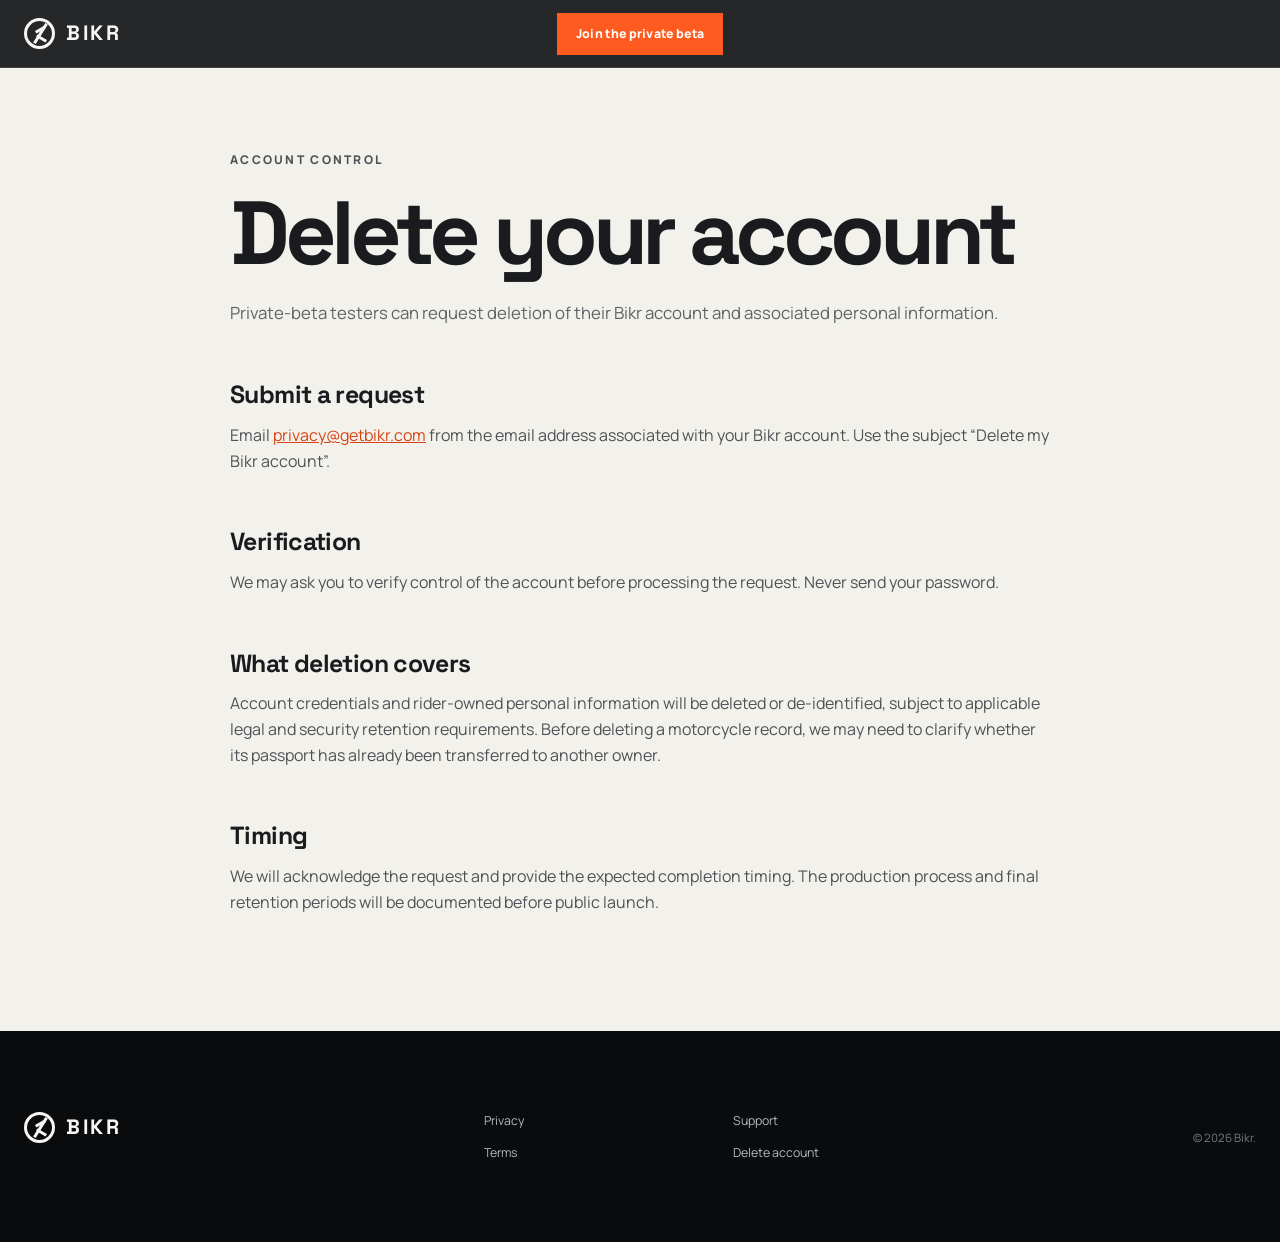
==== delete-account.html @ bbfd0eb4 "Launch Bikr marketing website" ====
<!doctype html>
<html lang="en-AU"><head><meta charset="utf-8"><meta name="viewport" content="width=device-width,initial-scale=1"><title>Delete account — Bikr</title><meta name="description" content="Request deletion of a Bikr account."><link rel="icon" href="assets/favicon.svg" type="image/svg+xml"><link rel="preconnect" href="https://fonts.googleapis.com"><link rel="preconnect" href="https://fonts.gstatic.com" crossorigin><link href="https://fonts.googleapis.com/css2?family=Manrope:wght@400;500;600;700;800&family=Space+Grotesk:wght@500;600;700&display=swap" rel="stylesheet"><link rel="stylesheet" href="styles.css"></head>
<body><header class="site-header scrolled"><a class="brand" href="index.html"><span class="brand-mark"><span></span></span><span>BIKR</span></a><a class="button button-small" href="index.html#beta">Join the private beta</a></header>
<main class="legal-main"><article class="legal-wrap"><p class="kicker">ACCOUNT CONTROL</p><h1>Delete your account</h1><p class="lead">Private-beta testers can request deletion of their Bikr account and associated personal information.</p>
<h2>Submit a request</h2><p>Email <a href="mailto:privacy@getbikr.com?subject=Delete%20my%20Bikr%20account">privacy@getbikr.com</a> from the email address associated with your Bikr account. Use the subject “Delete my Bikr account”.</p>
<h2>Verification</h2><p>We may ask you to verify control of the account before processing the request. Never send your password.</p>
<h2>What deletion covers</h2><p>Account credentials and rider-owned personal information will be deleted or de-identified, subject to applicable legal and security retention requirements. Before deleting a motorcycle record, we may need to clarify whether its passport has already been transferred to another owner.</p>
<h2>Timing</h2><p>We will acknowledge the request and provide the expected completion timing. The production process and final retention periods will be documented before public launch.</p></article></main>
<footer class="site-footer legal-footer"><div class="footer-brand"><a class="brand" href="index.html"><span class="brand-mark"><span></span></span><span>BIKR</span></a></div><div class="footer-links"><a href="privacy.html">Privacy</a><a href="terms.html">Terms</a></div><div class="footer-links"><a href="support.html">Support</a><a href="delete-account.html">Delete account</a></div><div class="footer-meta"><p>© 2026 Bikr.</p></div></footer></body></html>
---- styles.css ----
:root {
  --ink: #090b0d;
  --panel: #101317;
  --panel-2: #171b20;
  --paper: #f3f1ec;
  --paper-2: #dedbd4;
  --text: #f7f6f2;
  --muted: #a9afb6;
  --orange: #ff5a1f;
  --orange-2: #ff7a2e;
  --line: rgba(255, 255, 255, .13);
  --max: 1240px;
}

* { box-sizing: border-box; }
html { scroll-behavior: smooth; }
body { margin: 0; background: var(--ink); color: var(--text); font-family: Manrope, system-ui, sans-serif; font-size: 16px; line-height: 1.6; }
a { color: inherit; text-decoration: none; }
button, a { -webkit-tap-highlight-color: transparent; }
em { color: var(--orange); font-style: normal; }
.section { width: min(var(--max), calc(100% - 48px)); margin-inline: auto; }
.kicker { margin: 0 0 18px; color: var(--orange); font-size: .75rem; font-weight: 800; letter-spacing: .19em; }
h1, h2, h3 { font-family: "Space Grotesk", Manrope, sans-serif; line-height: 1.04; }
h2 { margin: 0; font-size: clamp(2.25rem, 5vw, 4.9rem); letter-spacing: -.055em; }
p { margin-top: 0; }

.site-header { position: fixed; z-index: 50; inset: 0 0 auto; height: 84px; display: grid; grid-template-columns: 1fr auto 1fr; align-items: center; padding: 0 max(24px, calc((100vw - var(--max)) / 2)); border-bottom: 1px solid transparent; transition: background .25s, border-color .25s, height .25s; }
.site-header.scrolled { height: 68px; background: rgba(9, 11, 13, .88); border-color: var(--line); backdrop-filter: blur(18px); }
.brand { display: inline-flex; align-items: center; gap: 11px; width: fit-content; font-family: "Space Grotesk"; font-size: 1.3rem; font-weight: 700; letter-spacing: .13em; }
.brand-mark { position: relative; display: inline-block; width: 31px; height: 31px; border: 3px solid currentColor; border-radius: 50%; }
.brand-mark::before, .brand-mark::after, .brand-mark span::before { content: ""; position: absolute; background: currentColor; }
.brand-mark::before { width: 3px; height: 23px; left: 12px; top: 1px; transform: rotate(32deg); }
.brand-mark::after { width: 11px; height: 3px; left: 8px; top: 7px; transform: rotate(-30deg); }
.brand-mark span::before { width: 11px; height: 3px; left: 9px; bottom: 6px; transform: rotate(30deg); }
.desktop-nav { display: flex; gap: 34px; color: #d8dadd; font-size: .88rem; font-weight: 600; }
.desktop-nav a { position: relative; }
.desktop-nav a::after { content: ""; position: absolute; left: 0; right: 100%; bottom: -6px; height: 2px; background: var(--orange); transition: right .2s; }
.desktop-nav a:hover::after { right: 0; }
.site-header > .button { justify-self: end; }
.menu-button { display: none; }

.button { display: inline-flex; justify-content: center; align-items: center; gap: 16px; min-height: 52px; padding: 0 24px; border: 1px solid var(--orange); background: var(--orange); color: #fff; font-weight: 800; font-size: .86rem; letter-spacing: .025em; transition: transform .2s, background .2s, border-color .2s; }
.button:hover { transform: translateY(-2px); background: var(--orange-2); border-color: var(--orange-2); }
.button-small { min-height: 42px; padding: 0 18px; font-size: .77rem; }
.button-outline { background: transparent; color: var(--text); border-color: #535a62; }
.button-outline:hover { border-color: var(--orange); background: transparent; }
.text-link { display: inline-flex; gap: 16px; align-items: center; font-size: .84rem; font-weight: 800; border-bottom: 1px solid rgba(255,255,255,.5); padding-bottom: 5px; }
.text-link.orange { color: var(--orange); border-color: var(--orange); }

.hero { position: relative; min-height: 780px; height: 100svh; display: flex; align-items: center; overflow: hidden; }
.hero-image { position: absolute; inset: 0; background: url("assets/bikr-hero.webp") 63% center / cover no-repeat; transform: scale(1.01); }
.hero-shade { position: absolute; inset: 0; background: linear-gradient(90deg, rgba(4,5,6,.97) 0%, rgba(4,5,6,.78) 39%, rgba(4,5,6,.2) 66%, rgba(4,5,6,.16)), linear-gradient(0deg, #090b0d 0%, transparent 18%); }
.hero-content { position: relative; z-index: 2; width: min(var(--max), calc(100% - 48px)); margin: 65px auto 0; }
.eyebrow { display: flex; align-items: center; gap: 10px; color: #d2d5d9; font-size: .75rem; font-weight: 700; letter-spacing: .13em; text-transform: uppercase; }
.eyebrow span { width: 28px; height: 2px; background: var(--orange); }
.hero h1 { max-width: 740px; margin: 26px 0 28px; font-size: clamp(4rem, 8.1vw, 7.7rem); letter-spacing: -.075em; line-height: .86; }
.hero-content > p { max-width: 620px; color: #c3c8ce; font-size: 1.07rem; line-height: 1.8; }
.hero-actions { display: flex; align-items: center; gap: 32px; margin-top: 38px; }
.hero-stat { position: absolute; z-index: 2; right: max(24px, calc((100vw - var(--max)) / 2)); bottom: 50px; display: flex; align-items: center; gap: 12px; }
.hero-stat strong, .hero-stat small { display: block; }
.hero-stat strong { font-size: .7rem; letter-spacing: .16em; }
.hero-stat small { color: var(--muted); }
.pulse { width: 10px; height: 10px; background: var(--orange); border-radius: 50%; box-shadow: 0 0 0 7px rgba(255,90,31,.14); }

.intro { display: grid; grid-template-columns: 1.2fr .8fr; gap: 100px; padding-block: 150px 90px; }
.intro h2 { max-width: 760px; }
.intro-copy { padding-top: 48px; font-size: 1.05rem; }
.intro-copy .muted { color: var(--muted); }

.passport-showcase { display: grid; grid-template-columns: .9fr 1.1fr; align-items: center; gap: clamp(70px, 10vw, 150px); padding-block: 40px 150px; }
.phone { justify-self: center; width: min(390px, 100%); min-height: 760px; padding: 14px 18px 18px; border: 1px solid #434950; border-radius: 44px; background: linear-gradient(145deg, #20252a, #0c0f12 20%); box-shadow: 0 45px 100px rgba(0,0,0,.55), inset 0 0 0 6px #050607; overflow: hidden; }
.phone-top { display: flex; justify-content: space-between; padding: 6px 14px 12px; font-size: .67rem; }
.app-header { display: grid; grid-template-columns: 1fr auto 1fr; align-items: center; padding: 4px 2px 12px; font-family: "Space Grotesk"; font-size: .8rem; font-weight: 700; letter-spacing: .15em; }
.app-header .avatar { justify-self: end; }
.avatar { display: grid; place-items: center; width: 31px; height: 31px; background: #292f35; border: 1px solid #464d55; border-radius: 50%; color: #cfd3d6; font-size: .58rem; font-weight: 800; }
.mini-mark { width: 21px; height: 21px; border: 2px solid var(--orange); border-radius: 50%; }
.bike-photo { position: relative; height: 190px; display: flex; align-items: flex-end; padding: 16px; overflow: hidden; border-radius: 16px; background: radial-gradient(circle at 60% 48%, #4e271a 0, #1b1715 25%, #0d0f11 60%); }
.bike-photo::after { content: ""; position: absolute; width: 190px; height: 90px; right: 8px; top: 55px; border: 6px solid #a94b26; border-width: 6px 0 0; border-radius: 50%; transform: rotate(-8deg); opacity: .8; }
.bike-photo span { position: relative; z-index: 2; color: #aaaeb2; font-size: .58rem; font-weight: 800; letter-spacing: .2em; }
.bike-line { position: absolute; right: 14px; top: 50px; color: #272b2e; font-family: "Space Grotesk"; font-size: 4.7rem; font-weight: 800; letter-spacing: -.1em; }
.bike-title { display: flex; justify-content: space-between; align-items: flex-end; padding: 19px 2px 14px; }
.bike-title small { color: #7f868d; font-size: .61rem; letter-spacing: .14em; }
.bike-title h3 { margin: 3px 0 0; font-size: 1.35rem; }
.verified { color: #91d6a7; font-size: .55rem; font-weight: 800; letter-spacing: .08em; }
.odometer { display: flex; justify-content: space-between; align-items: center; padding: 15px; border: 1px solid #2d3339; background: #13171a; }
.odometer span { color: #8f959b; font-size: .66rem; }
.odometer strong { font-size: 1.15rem; }
.odometer strong small { color: #888f96; font-size: .6rem; }
.app-grid { display: grid; grid-template-columns: 1fr 1fr; gap: 8px; margin-top: 8px; }
.app-grid div { padding: 12px; background: #14181c; }
.app-grid span, .app-grid strong { display: block; }
.app-grid span { color: #777f87; font-size: .58rem; }
.app-grid strong { margin-top: 3px; font-size: .72rem; }
.timeline-mini { padding: 15px 5px 0; }
.timeline-mini p { display: flex; gap: 12px; margin-bottom: 12px; }
.timeline-mini i { width: 8px; height: 8px; margin-top: 5px; background: var(--orange); border-radius: 50%; box-shadow: 0 0 0 4px rgba(255,90,31,.1); }
.timeline-mini span, .timeline-mini b, .timeline-mini small { display: block; }
.timeline-mini b { font-size: .68rem; }
.timeline-mini small { color: #747b82; font-size: .56rem; }
.app-tabs { display: flex; justify-content: space-around; margin-top: 13px; padding: 12px 0 4px; border-top: 1px solid #262c31; color: #7f868c; }
.app-tabs span { text-align: center; font-size: .84rem; }
.app-tabs small { display: block; font-size: .48rem; }
.app-tabs span:first-child { color: var(--orange); }
.passport-details h2 { max-width: 650px; font-size: clamp(2.5rem, 4.8vw, 4.4rem); }
.feature-list { margin-top: 52px; border-top: 1px solid var(--line); }
.feature-list article { display: grid; grid-template-columns: 48px 1fr; gap: 12px; padding: 24px 0; border-bottom: 1px solid var(--line); }
.feature-list .number { color: var(--orange); font: 600 .7rem "Space Grotesk"; }
.feature-list h3 { margin: 0 0 7px; font-size: 1.13rem; }
.feature-list p { margin: 0; color: var(--muted); font-size: .91rem; }

.feature-band { background: var(--paper); color: #111316; }
.feature-band-inner { padding-block: 140px; }
.feature-band h2 { max-width: 780px; }
.feature-cards { display: grid; grid-template-columns: repeat(3, 1fr); gap: 1px; margin-top: 78px; background: #c9c6bf; }
.feature-cards article { min-height: 330px; padding: 42px; background: var(--paper); }
.feature-cards article:hover { background: #e9e6df; }
.feature-cards .icon { display: grid; place-items: center; width: 54px; height: 54px; border: 1px solid #b9b6af; color: var(--orange); font-size: 1.4rem; }
.feature-cards h3 { margin: 62px 0 16px; font-size: 1.35rem; }
.feature-cards p { color: #686b6d; font-size: .93rem; }

.dealers { display: grid; grid-template-columns: .78fr 1.22fr; gap: 80px; align-items: center; padding-block: 150px; }
.dealer-copy h2 { font-size: clamp(2.55rem, 4.5vw, 4.5rem); }
.dealer-copy > p:not(.kicker) { margin: 30px 0; color: var(--muted); }
.check-list { list-style: none; margin: 30px 0 38px; padding: 0; }
.check-list li { position: relative; padding: 13px 0 13px 28px; border-bottom: 1px solid var(--line); font-size: .88rem; }
.check-list li::before { content: "✓"; position: absolute; left: 0; color: var(--orange); font-weight: 800; }
.dealer-board { position: relative; padding: 22px; border: 1px solid #31373d; border-radius: 18px; background: #0d1013; box-shadow: 0 35px 90px rgba(0,0,0,.45); transform: perspective(1200px) rotateY(-2deg); }
.board-top { display: grid; grid-template-columns: 1fr auto auto; align-items: center; gap: 24px; color: #80878e; font-size: .62rem; }
.mini-brand { color: #fff; font-family: "Space Grotesk"; font-weight: 700; letter-spacing: .1em; }
.mini-brand i { display: inline-block; width: 8px; height: 8px; margin-right: 5px; border-radius: 50%; background: var(--orange); }
.board-heading { display: flex; justify-content: space-between; align-items: end; padding: 42px 0 24px; }
.board-heading small { color: #777e85; font-size: .56rem; letter-spacing: .16em; }
.board-heading h3 { margin: 4px 0 0; font-size: 1.65rem; }
.board-heading button { padding: 11px 14px; border: 0; background: var(--orange); color: #fff; font: 700 .65rem Manrope; }
.board-stats { display: grid; grid-template-columns: repeat(4, 1fr); gap: 7px; margin-bottom: 10px; }
.board-stats span { padding: 13px; background: #171b20; }
.board-stats small, .board-stats b { display: block; }
.board-stats small { color: #747c84; font-size: .52rem; }
.board-stats b { margin-top: 4px; font-size: 1rem; }
.stock-row { display: grid; grid-template-columns: 56px 1fr auto 8px; gap: 13px; align-items: center; padding: 12px 5px; border-bottom: 1px solid #282e34; }
.thumb { display: grid; place-items: center; width: 56px; height: 42px; background: #302018; color: #bd6b45; font: 800 .6rem "Space Grotesk"; }
.blue-bike { background: #17242c; color: #628aa1; }
.red-bike { background: #2e1919; color: #ad5656; }
.stock-row b, .stock-row small { display: block; }
.stock-row b { font-size: .68rem; }
.stock-row small { color: #727a81; font-size: .51rem; }
.status { padding: 5px 8px; border-radius: 12px; font-size: .48rem; font-weight: 800; }
.status.inspection { background: #36291b; color: #ecad62; }
.status.ready { background: #173021; color: #72cd91; }
.status.intake { background: #1a2734; color: #79aee0; }
.concept-label { margin: 14px 0 0; color: #5f666c; text-align: right; font-size: .55rem; }

.transfer { padding-block: 20px 150px; }
.transfer-heading { display: grid; grid-template-columns: .6fr 1.4fr; gap: 40px; align-items: start; }
.transfer-heading .kicker { padding-top: 15px; }
.transfer-steps { display: grid; grid-template-columns: repeat(4, 1fr); margin: 80px 0 0; padding: 0; list-style: none; border-top: 1px solid var(--line); }
.transfer-steps li { padding: 30px 28px 10px 0; border-right: 1px solid var(--line); }
.transfer-steps li + li { padding-left: 28px; }
.transfer-steps li:last-child { border-right: 0; }
.transfer-steps span { color: var(--orange); font: 600 .72rem "Space Grotesk"; }
.transfer-steps h3 { margin: 40px 0 14px; font-size: 1.15rem; }
.transfer-steps p { color: var(--muted); font-size: .86rem; }

.pricing { display: grid; grid-template-columns: .9fr 1.1fr; gap: 90px; padding-block: 140px; border-top: 1px solid var(--line); }
.pricing-heading h2 { font-size: clamp(2.5rem, 4.2vw, 4.3rem); }
.pricing-heading > p:last-child { max-width: 480px; margin-top: 28px; color: var(--muted); }
.plans { display: grid; grid-template-columns: 1fr 1fr; align-items: start; }
.plans article { position: relative; min-height: 540px; padding: 38px; border: 1px solid #30363c; background: #0e1114; }
.plans .pro-plan { margin-top: -22px; min-height: 584px; border-color: var(--orange); background: #15130f; }
.plan-name { color: var(--orange); font-size: .68rem; font-weight: 800; letter-spacing: .16em; }
.plans h3 { margin: 20px 0; font-size: 2.2rem; }
.plans h3 small { color: #787f86; font: 500 .7rem Manrope; }
.plans article > p:not(.plan-name) { min-height: 75px; color: var(--muted); font-size: .83rem; }
.plans ul { min-height: 210px; margin: 20px 0 28px; padding: 0; list-style: none; }
.plans li { padding: 10px 0; border-bottom: 1px solid #292f34; font-size: .76rem; }
.plans li::before { content: "✓"; margin-right: 9px; color: var(--orange); }
.plans .button { width: 100%; }
.recommended { position: absolute; top: 0; right: 0; padding: 7px 10px; background: var(--orange); font-size: .51rem; font-weight: 800; letter-spacing: .14em; }
.price-note { display: block; margin-top: 14px; color: #666d74; text-align: center; font-size: .57rem; }

.beta { padding: 28px; background: var(--orange); color: white; }
.beta-inner { display: flex; flex-direction: column; align-items: center; justify-content: center; min-height: 570px; padding: 80px 24px; border: 1px solid rgba(255,255,255,.35); text-align: center; }
.beta .kicker { color: #5e1a04; }
.beta h2 { font-size: clamp(3.6rem, 8vw, 8rem); }
.beta p:not(.kicker) { max-width: 690px; margin: 28px auto 38px; font-size: 1rem; }
.button.light { background: white; border-color: white; color: #151515; }
.beta small { margin-top: 18px; opacity: .72; }

.site-footer { width: min(var(--max), calc(100% - 48px)); margin-inline: auto; display: grid; grid-template-columns: 2fr 1fr 1fr 1.3fr; gap: 40px; padding-block: 80px; }
.footer-brand p, .footer-meta { margin-top: 18px; color: #737a81; font-size: .72rem; }
.footer-links { display: flex; flex-direction: column; gap: 12px; color: #b5bac0; font-size: .77rem; }
.footer-links a:hover { color: var(--orange); }
.footer-meta { text-align: right; }

.legal-main { min-height: 80vh; padding: 150px 24px 100px; background: var(--paper); color: #191b1e; }
.legal-wrap { max-width: 820px; margin: 0 auto; }
.legal-wrap h1 { margin: 15px 0 20px; font-size: clamp(3rem, 7vw, 5.8rem); letter-spacing: -.06em; }
.legal-wrap .lead { color: #5f6366; font-size: 1.05rem; }
.legal-wrap h2 { margin: 55px 0 15px; font-size: 1.55rem; letter-spacing: -.025em; }
.legal-wrap p, .legal-wrap li { color: #4e5256; }
.legal-wrap a { color: #d64512; text-decoration: underline; }
.legal-note { margin: 42px 0; padding: 22px; border-left: 4px solid var(--orange); background: #e5e1d9; }
.legal-footer { background: var(--ink); }

@media (max-width: 920px) {
  .site-header { grid-template-columns: 1fr auto; padding-inline: 24px; }
  .desktop-nav, .site-header > .button { display: none; }
  .menu-button { display: grid; gap: 6px; border: 0; background: transparent; }
  .menu-button span { width: 25px; height: 2px; background: white; }
  .site-header.menu-open { height: auto; grid-template-columns: 1fr auto; padding-block: 18px; background: #090b0d; }
  .site-header.menu-open .desktop-nav { grid-column: 1 / -1; display: flex; flex-direction: column; gap: 0; padding-top: 18px; }
  .site-header.menu-open .desktop-nav a { padding: 14px 0; border-top: 1px solid var(--line); }
  .intro, .passport-showcase, .dealers, .pricing { grid-template-columns: 1fr; }
  .intro { gap: 20px; }
  .passport-showcase { gap: 90px; }
  .dealers { gap: 80px; }
  .dealer-board { transform: none; }
  .transfer-heading { grid-template-columns: 1fr; }
  .transfer-steps { grid-template-columns: 1fr 1fr; }
  .pricing { gap: 70px; }
  .site-footer { grid-template-columns: 2fr 1fr 1fr; }
  .footer-meta { grid-column: 1 / -1; text-align: left; }
}

@media (max-width: 640px) {
  .section { width: min(100% - 32px, var(--max)); }
  .hero-content { width: calc(100% - 32px); }
  .hero { min-height: 760px; align-items: flex-end; padding-bottom: 80px; }
  .hero-image { background-position: 67% center; opacity: .68; }
  .hero-shade { background: linear-gradient(0deg, #090b0d 4%, rgba(4,5,6,.45) 73%, rgba(4,5,6,.72)); }
  .hero h1 { font-size: clamp(3.7rem, 18vw, 5.3rem); }
  .hero-content > p { font-size: .94rem; }
  .hero-actions { align-items: flex-start; flex-direction: column; gap: 22px; }
  .hero-stat { display: none; }
  .intro { padding-block: 100px 60px; }
  .intro-copy { padding-top: 10px; }
  .passport-showcase { padding-bottom: 100px; }
  .phone { min-height: 720px; border-radius: 34px; }
  .feature-band-inner, .dealers, .pricing { padding-block: 100px; }
  .feature-cards { grid-template-columns: 1fr; }
  .feature-cards article { min-height: 270px; }
  .feature-cards h3 { margin-top: 40px; }
  .board-top { grid-template-columns: 1fr auto; }
  .board-top > span:nth-child(2) { display: none; }
  .board-stats { grid-template-columns: 1fr 1fr; }
  .stock-row { grid-template-columns: 48px 1fr 8px; }
  .stock-row .status { display: none; }
  .transfer { padding-bottom: 100px; }
  .transfer-steps { grid-template-columns: 1fr; }
  .transfer-steps li, .transfer-steps li + li { padding: 28px 0; border-right: 0; border-bottom: 1px solid var(--line); }
  .transfer-steps h3 { margin-top: 22px; }
  .plans { grid-template-columns: 1fr; gap: 14px; }
  .plans .pro-plan { margin-top: 0; }
  .site-footer { grid-template-columns: 1fr 1fr; }
  .footer-brand { grid-column: 1 / -1; }
  .beta { padding: 12px; }
}

@media (prefers-reduced-motion: reduce) {
  html { scroll-behavior: auto; }
  *, *::before, *::after { transition-duration: .01ms !important; }
}
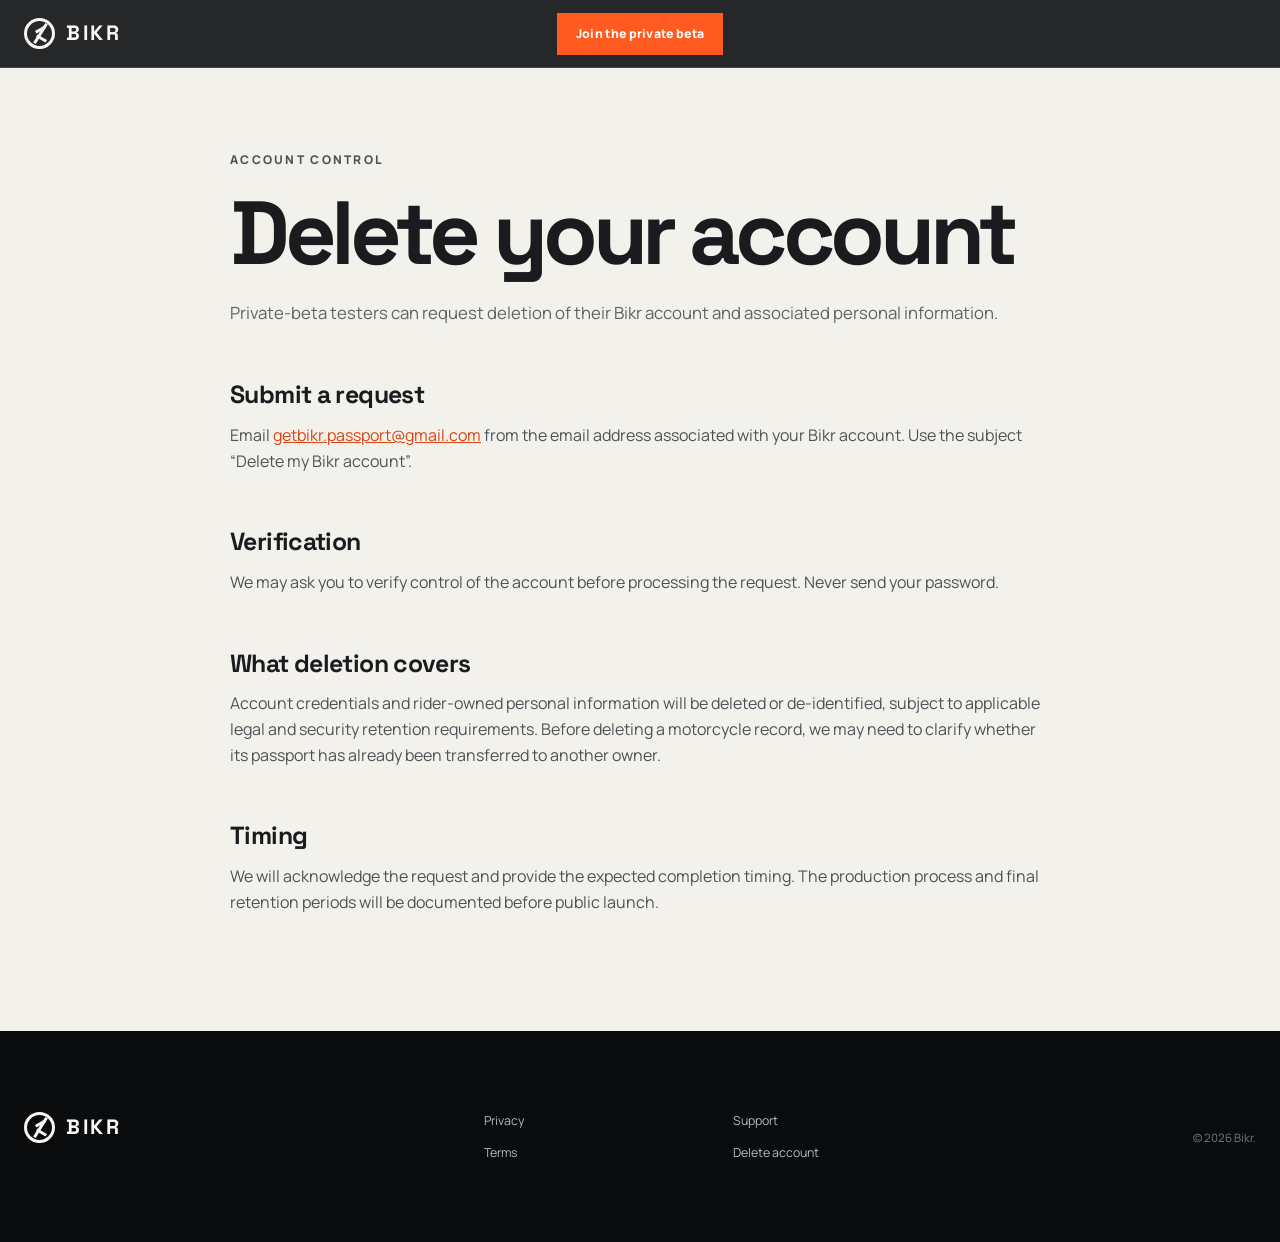
==== commit c3bc012d: "Connect account deletion requests to Bikr Gmail" ====
--- a/delete-account.html
+++ b/delete-account.html
@@ -2,7 +2,7 @@
 <html lang="en-AU"><head><meta charset="utf-8"><meta name="viewport" content="width=device-width,initial-scale=1"><title>Delete account — Bikr</title><meta name="description" content="Request deletion of a Bikr account."><link rel="icon" href="assets/favicon.svg" type="image/svg+xml"><link rel="preconnect" href="https://fonts.googleapis.com"><link rel="preconnect" href="https://fonts.gstatic.com" crossorigin><link href="https://fonts.googleapis.com/css2?family=Manrope:wght@400;500;600;700;800&family=Space+Grotesk:wght@500;600;700&display=swap" rel="stylesheet"><link rel="stylesheet" href="styles.css"></head>
 <body><header class="site-header scrolled"><a class="brand" href="index.html"><span class="brand-mark"><span></span></span><span>BIKR</span></a><a class="button button-small" href="index.html#beta">Join the private beta</a></header>
 <main class="legal-main"><article class="legal-wrap"><p class="kicker">ACCOUNT CONTROL</p><h1>Delete your account</h1><p class="lead">Private-beta testers can request deletion of their Bikr account and associated personal information.</p>
-<h2>Submit a request</h2><p>Email <a href="mailto:privacy@getbikr.com?subject=Delete%20my%20Bikr%20account">privacy@getbikr.com</a> from the email address associated with your Bikr account. Use the subject “Delete my Bikr account”.</p>
+<h2>Submit a request</h2><p>Email <a href="mailto:getbikr.passport@gmail.com?subject=Delete%20my%20Bikr%20account">getbikr.passport@gmail.com</a> from the email address associated with your Bikr account. Use the subject “Delete my Bikr account”.</p>
 <h2>Verification</h2><p>We may ask you to verify control of the account before processing the request. Never send your password.</p>
 <h2>What deletion covers</h2><p>Account credentials and rider-owned personal information will be deleted or de-identified, subject to applicable legal and security retention requirements. Before deleting a motorcycle record, we may need to clarify whether its passport has already been transferred to another owner.</p>
 <h2>Timing</h2><p>We will acknowledge the request and provide the expected completion timing. The production process and final retention periods will be documented before public launch.</p></article></main>
--- a/styles.css
+++ b/styles.css
@@ -118,6 +118,28 @@
 .feature-cards h3 { margin: 62px 0 16px; font-size: 1.35rem; }
 .feature-cards p { color: #686b6d; font-size: .93rem; }
 
+.product-progress { padding-block: 145px; border-top: 1px solid var(--line); }
+.progress-heading { display: grid; grid-template-columns: 1.05fr .95fr; gap: 90px; align-items: end; margin-bottom: 70px; }
+.progress-heading h2 { font-size: clamp(2.7rem, 5vw, 5rem); }
+.progress-heading > p { max-width: 520px; margin: 0 0 8px; color: var(--muted); font-size: 1.02rem; }
+.progress-grid { display: grid; grid-template-columns: 1fr 1fr; gap: 18px; }
+.progress-panel { padding: clamp(30px, 4vw, 52px); border: 1px solid #30363c; background: #0e1114; }
+.available-panel { border-color: rgba(255, 90, 31, .58); background: linear-gradient(145deg, rgba(255,90,31,.1), #0e1114 44%); }
+.progress-label { color: var(--orange); font-size: .66rem; font-weight: 800; letter-spacing: .16em; }
+.progress-dot { display: inline-block; width: 8px; height: 8px; margin-right: 8px; border-radius: 50%; background: #72cd91; box-shadow: 0 0 0 5px rgba(114,205,145,.1); }
+.progress-panel > h3 { margin: 22px 0 34px; font-size: clamp(2rem, 3vw, 3.2rem); letter-spacing: -.04em; }
+.progress-list, .roadmap-list { margin: 0; padding: 0; list-style: none; }
+.progress-list li { position: relative; padding: 17px 0 17px 28px; border-top: 1px solid var(--line); }
+.progress-list li::before { content: "✓"; position: absolute; left: 0; top: 17px; color: #72cd91; font-weight: 800; }
+.progress-list strong, .progress-list span { display: block; }
+.progress-list strong { font-size: .88rem; }
+.progress-list span { margin-top: 3px; color: var(--muted); font-size: .78rem; }
+.progress-note { margin: 28px 0 0; padding: 14px 16px; border-left: 2px solid var(--orange); background: rgba(255,255,255,.035); color: #aeb4ba; font-size: .72rem; }
+.roadmap-list li { display: grid; grid-template-columns: 38px 1fr; gap: 16px; padding: 17px 0; border-top: 1px solid var(--line); }
+.roadmap-list li > span { color: var(--orange); font: 600 .68rem "Space Grotesk"; }
+.roadmap-list strong { font-family: "Space Grotesk", Manrope, sans-serif; font-size: .91rem; }
+.roadmap-list p { margin: 5px 0 0; color: var(--muted); font-size: .78rem; }
+
 .dealers { display: grid; grid-template-columns: .78fr 1.22fr; gap: 80px; align-items: center; padding-block: 150px; }
 .dealer-copy h2 { font-size: clamp(2.55rem, 4.5vw, 4.5rem); }
 .dealer-copy > p:not(.kicker) { margin: 30px 0; color: var(--muted); }
@@ -211,6 +233,8 @@
   .site-header.menu-open .desktop-nav { grid-column: 1 / -1; display: flex; flex-direction: column; gap: 0; padding-top: 18px; }
   .site-header.menu-open .desktop-nav a { padding: 14px 0; border-top: 1px solid var(--line); }
   .intro, .passport-showcase, .dealers, .pricing { grid-template-columns: 1fr; }
+  .progress-heading, .progress-grid { grid-template-columns: 1fr; }
+  .progress-heading { gap: 28px; }
   .intro { gap: 20px; }
   .passport-showcase { gap: 90px; }
   .dealers { gap: 80px; }
@@ -236,7 +260,7 @@
   .intro-copy { padding-top: 10px; }
   .passport-showcase { padding-bottom: 100px; }
   .phone { min-height: 720px; border-radius: 34px; }
-  .feature-band-inner, .dealers, .pricing { padding-block: 100px; }
+  .feature-band-inner, .product-progress, .dealers, .pricing { padding-block: 100px; }
   .feature-cards { grid-template-columns: 1fr; }
   .feature-cards article { min-height: 270px; }
   .feature-cards h3 { margin-top: 40px; }
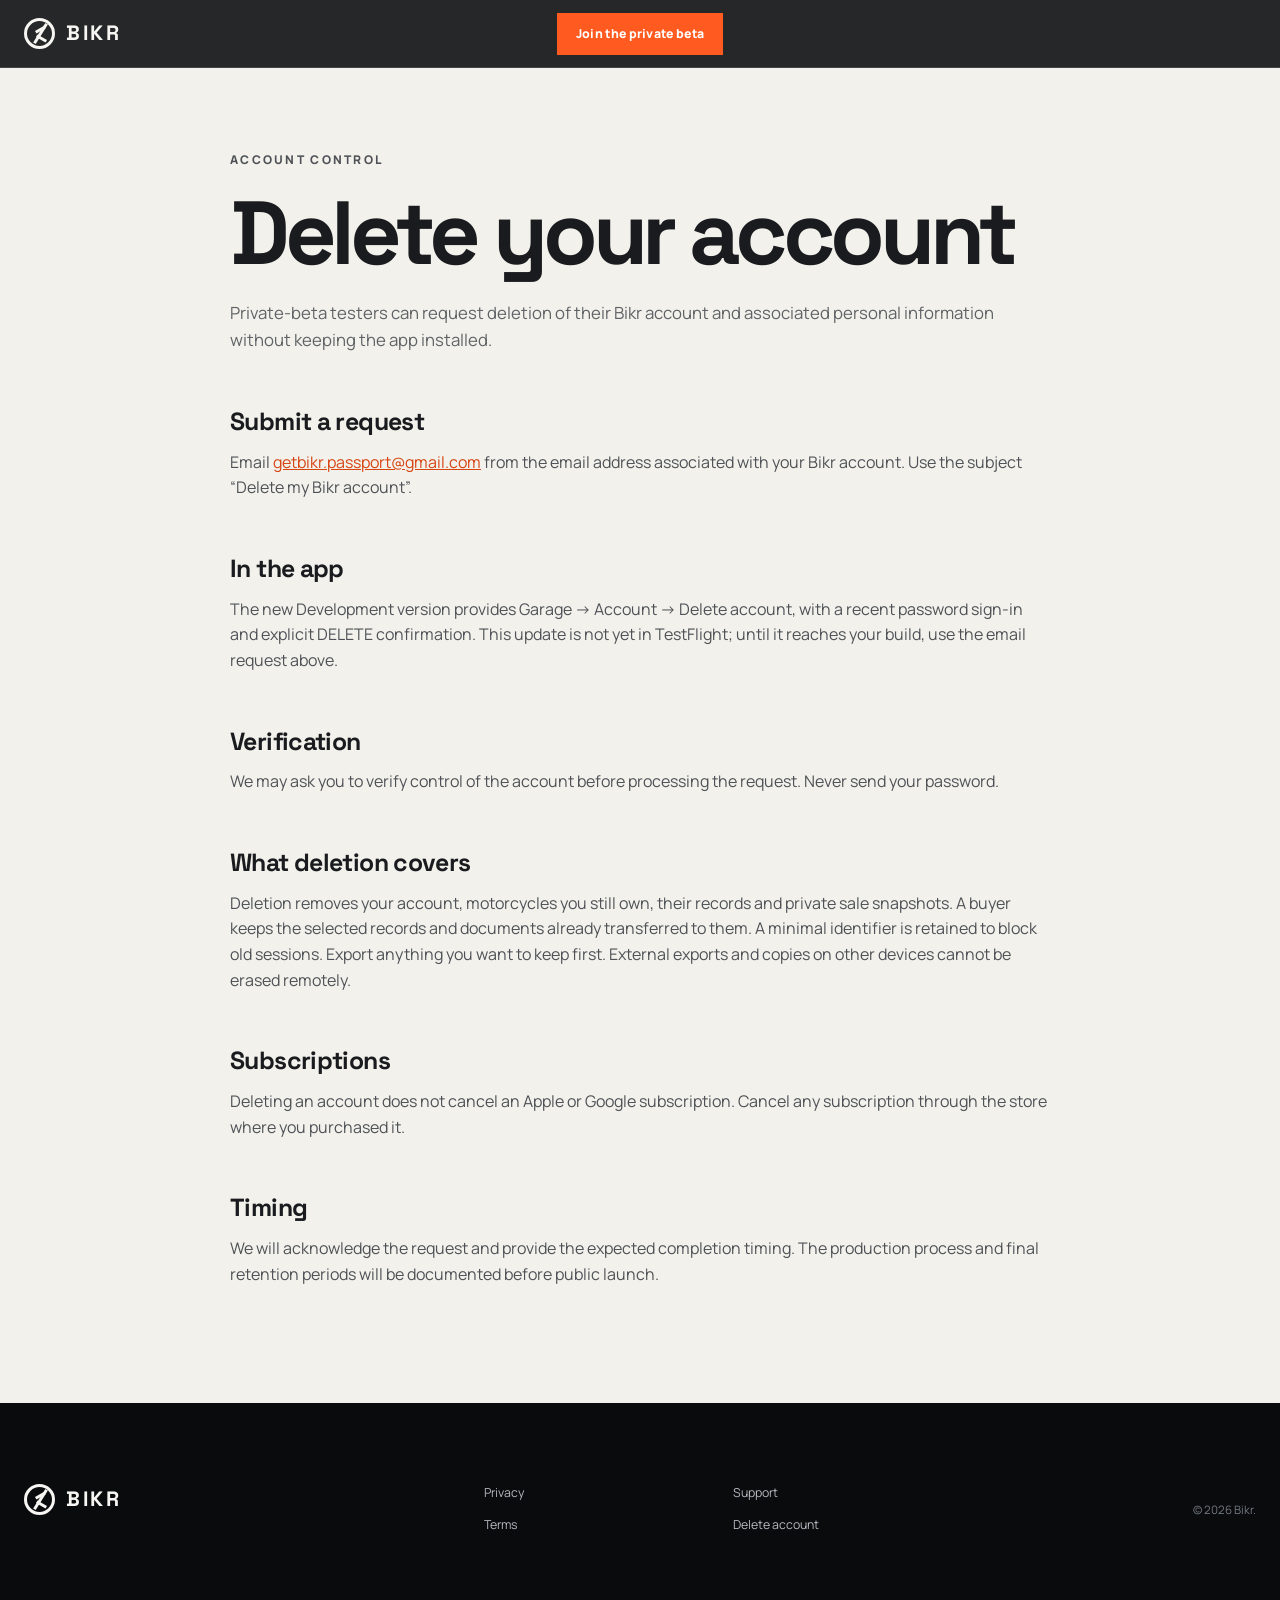
==== commit c297a60b: "Align beta pricing and privacy pages with current Development behavior" ====
--- a/delete-account.html
+++ b/delete-account.html
@@ -1,9 +1,11 @@
 <!doctype html>
 <html lang="en-AU"><head><meta charset="utf-8"><meta name="viewport" content="width=device-width,initial-scale=1"><title>Delete account — Bikr</title><meta name="description" content="Request deletion of a Bikr account."><link rel="icon" href="assets/favicon.svg" type="image/svg+xml"><link rel="preconnect" href="https://fonts.googleapis.com"><link rel="preconnect" href="https://fonts.gstatic.com" crossorigin><link href="https://fonts.googleapis.com/css2?family=Manrope:wght@400;500;600;700;800&family=Space+Grotesk:wght@500;600;700&display=swap" rel="stylesheet"><link rel="stylesheet" href="styles.css"></head>
 <body><header class="site-header scrolled"><a class="brand" href="index.html"><span class="brand-mark"><span></span></span><span>BIKR</span></a><a class="button button-small" href="index.html#beta">Join the private beta</a></header>
-<main class="legal-main"><article class="legal-wrap"><p class="kicker">ACCOUNT CONTROL</p><h1>Delete your account</h1><p class="lead">Private-beta testers can request deletion of their Bikr account and associated personal information.</p>
+<main class="legal-main"><article class="legal-wrap"><p class="kicker">ACCOUNT CONTROL</p><h1>Delete your account</h1><p class="lead">Private-beta testers can request deletion of their Bikr account and associated personal information without keeping the app installed.</p>
 <h2>Submit a request</h2><p>Email <a href="mailto:getbikr.passport@gmail.com?subject=Delete%20my%20Bikr%20account">getbikr.passport@gmail.com</a> from the email address associated with your Bikr account. Use the subject “Delete my Bikr account”.</p>
+<h2>In the app</h2><p>The new Development version provides Garage → Account → Delete account, with a recent password sign-in and explicit DELETE confirmation. This update is not yet in TestFlight; until it reaches your build, use the email request above.</p>
 <h2>Verification</h2><p>We may ask you to verify control of the account before processing the request. Never send your password.</p>
-<h2>What deletion covers</h2><p>Account credentials and rider-owned personal information will be deleted or de-identified, subject to applicable legal and security retention requirements. Before deleting a motorcycle record, we may need to clarify whether its passport has already been transferred to another owner.</p>
+<h2>What deletion covers</h2><p>Deletion removes your account, motorcycles you still own, their records and private sale snapshots. A buyer keeps the selected records and documents already transferred to them. A minimal identifier is retained to block old sessions. Export anything you want to keep first. External exports and copies on other devices cannot be erased remotely.</p>
+<h2>Subscriptions</h2><p>Deleting an account does not cancel an Apple or Google subscription. Cancel any subscription through the store where you purchased it.</p>
 <h2>Timing</h2><p>We will acknowledge the request and provide the expected completion timing. The production process and final retention periods will be documented before public launch.</p></article></main>
 <footer class="site-footer legal-footer"><div class="footer-brand"><a class="brand" href="index.html"><span class="brand-mark"><span></span></span><span>BIKR</span></a></div><div class="footer-links"><a href="privacy.html">Privacy</a><a href="terms.html">Terms</a></div><div class="footer-links"><a href="support.html">Support</a><a href="delete-account.html">Delete account</a></div><div class="footer-meta"><p>© 2026 Bikr.</p></div></footer></body></html>
